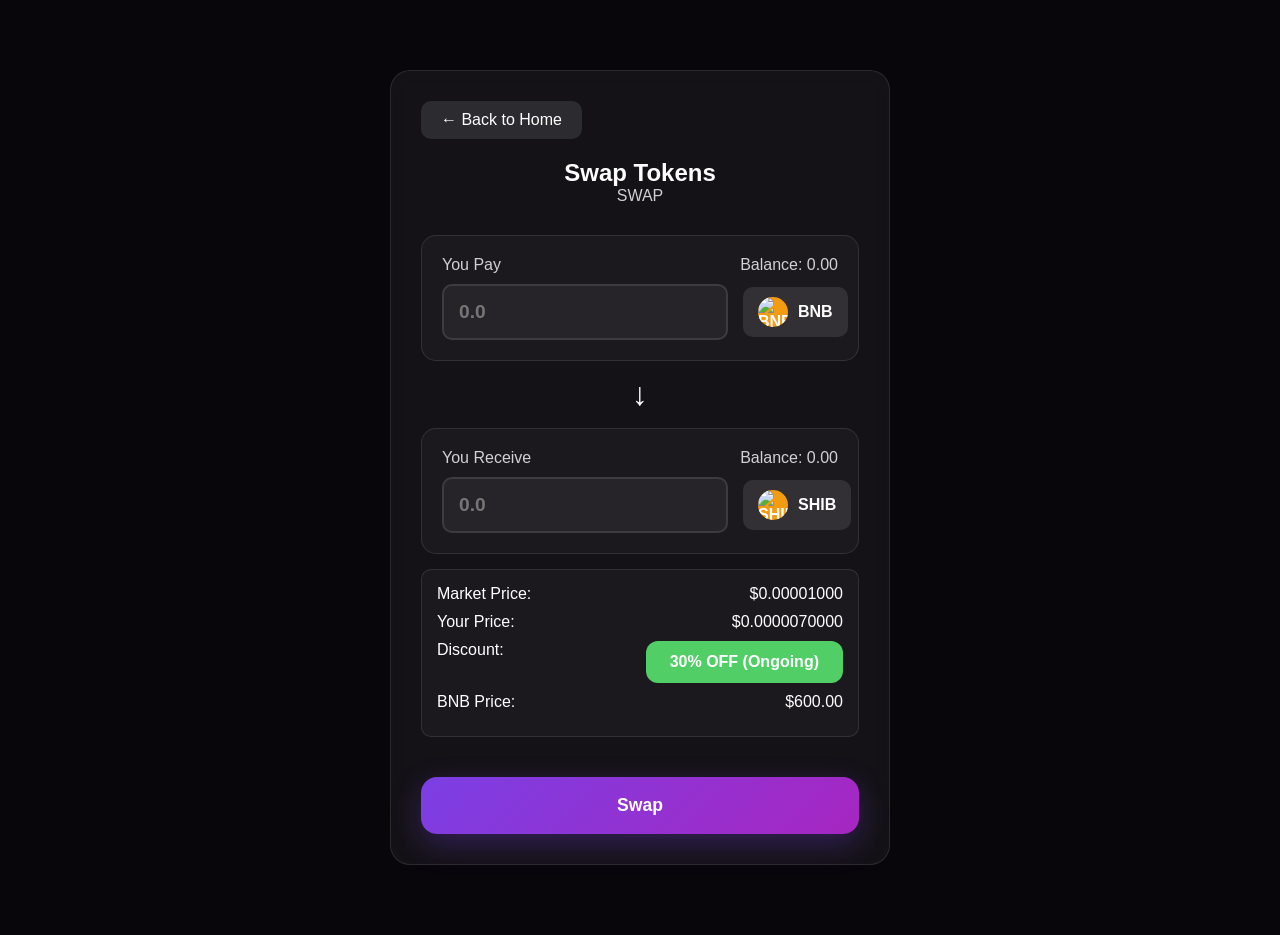
==== dex.html @ 6be80ddb "Add files via upload" ====
<!DOCTYPE html>
<html lang="en">
<head>
    <meta charset="UTF-8">
    <meta name="viewport" content="width=device-width, initial-scale=1.0">
    <title>SWAP - BITEXGLOBAL</title>
    <link rel="stylesheet" href="style.css">
    <link rel="icon" type="image/png" href="images/shibaswap.png">
</head>
<body>
    <div class="container">

        <!-- DEX Page -->
        <div id="dexPage" class="page active">
            <div class="dex-container">
                <a href="index.html" class="back-btn">← Back to Home</a>
                <div class="dex-header">
                    <h2>Swap Tokens</h2>
                    <p style="opacity: 0.8;">SWAP</p>
                </div>

                <div id="swapInterface">
                    <div class="swap-box">
                        <div class="swap-label">
                            <span>You Pay</span>
                            <span>Balance: 0.00</span>
                        </div>
                        <div class="token-input">
                            <input type="number" id="bnbAmount" placeholder="0.0" step="0.01" min="0" oninput="calculateShiba()">
                            <div class="token-select">
                                <img src="images/bnblogo.png" alt="BNB" class="token-icon">
                                <span>BNB</span>
                            </div>
                        </div>
                    </div>

                    <div class="swap-arrow">↓</div>

                    <div class="swap-box">
                        <div class="swap-label">
                            <span>You Receive</span>
                            <span>Balance: 0.00</span>
                        </div>
                        <div class="token-input">
                            <input type="number" id="shibaAmount" placeholder="0.0" readonly>
                            <div class="token-select">
                                <img src="images/shibalogo.png" alt="SHIB" class="token-icon">
                                <span>SHIB</span>
                            </div>
                        </div>
                    </div>

                    <div class="price-info">
                        <div class="price-row">
                            <span>Market Price:</span>
                            <span id="marketPrice">Loading...</span>
                        </div>
                        <div class="price-row">
                            <span>Your Price:</span>
                            <span id="yourPrice">Loading...</span>
                        </div>
                        <div class="price-row">
                            <span>Discount:</span>
                            <span class="discount-badge">30% OFF (Ongoing)</span>
                        </div>
                        <div class="price-row">
                            <span>BNB Price:</span>
                            <span id="bnbPrice">Loading...</span>
                        </div>
                    </div>

                    <button class="btn btn-submit" onclick="executeSwap()">Swap</button>
                </div>

                <div id="loadingState" class="loading" style="display: none;">
                    <div class="spinner"></div>
                    <p>Processing swap...</p>
                </div>

                <div id="successState" class="loading" style="display: none;">
                    <div style="font-size: 4em; margin-bottom: 20px;">✓</div>
                    <h3>Swap Successful!</h3>
                    <p style="margin-top: 10px; opacity: 0.8;">Your transaction is complete</p>
                    <button class="btn btn-reset" onclick="resetSwap()">Make Another Swap</button>
                </div>
            </div>
        </div>
    </div>

    <script src="dex.js"></script>
</body>
</html>
---- style.css ----
* {
    margin: 0;
    padding: 0;
    box-sizing: border-box;
}

body {
    font-family: 'Segoe UI', Tahoma, Geneva, Verdana, sans-serif;
    background: #08060B;
    color: #fff;
    overflow-x: hidden;
}

/* Demo Banner */
.demo-banner {
    background: linear-gradient(135deg, #ff6b6b, #ee5a6f);
    color: white;
    padding: 12px 20px;
    text-align: center;
    font-weight: 600;
    font-size: 0.9em;
    position: sticky;
    top: 0;
    z-index: 1000;
    box-shadow: 0 2px 10px rgba(0,0,0,0.3);
}

/* Navigation */
.navbar {
    background: rgba(8, 6, 11, 0.95);
    backdrop-filter: blur(10px);
    padding: 20px 0;
    position: sticky;
    top: 44px;
    z-index: 999;
    border-bottom: 1px solid rgba(255,255,255,0.1);
}

.nav-container {
    max-width: 1400px;
    margin: 0 auto;
    padding: 0 40px;
    display: flex;
    justify-content: space-between;
    align-items: center;
}

.nav-left {
    display: flex;
    align-items: center;
    gap: 40px;
}

.logo-link {
    display: flex;
    align-items: center;
    gap: 12px;
    text-decoration: none;
    color: white;
}

.logo-img {
    width: 40px;
    height: 40px;
    border-radius: 50%;
}

.logo-text {
    font-size: 1.5em;
    font-weight: bold;
    background: linear-gradient(135deg, #7b3fe4, #a726c1);
    -webkit-background-clip: text;
    -webkit-text-fill-color: transparent;
    background-clip: text;
}

.demo-badge {
    background: #ff6b6b;
    padding: 4px 8px;
    border-radius: 6px;
    font-size: 0.6em;
    font-weight: bold;
}

.nav-links {
    display: flex;
    gap: 30px;
}

.nav-link {
    color: rgba(255,255,255,0.7);
    text-decoration: none;
    font-weight: 500;
    transition: color 0.3s;
}

.nav-link:hover {
    color: white;
}

.btn-outline {
    background: transparent;
    border: 2px solid #7b3fe4;
    color: white;
    padding: 12px 24px;
    border-radius: 16px;
    font-weight: 600;
    cursor: pointer;
    transition: all 0.3s;
}

.btn-outline:hover {
    background: #7b3fe4;
    transform: translateY(-2px);
}

/* Hero Section */
.hero-section {
    padding: 100px 40px;
    background: radial-gradient(circle at 20% 50%, rgba(123, 63, 228, 0.1), transparent 50%),
                radial-gradient(circle at 80% 50%, rgba(167, 38, 193, 0.1), transparent 50%);
}

.hero-container {
    max-width: 1400px;
    margin: 0 auto;
    display: grid;
    grid-template-columns: 1fr 1fr;
    gap: 80px;
    align-items: center;
}

.hero-title {
    font-size: 4em;
    font-weight: 800;
    line-height: 1.1;
    margin-bottom: 30px;
}

.highlight {
    background: linear-gradient(135deg, #7b3fe4, #a726c1);
    -webkit-background-clip: text;
    -webkit-text-fill-color: transparent;
    background-clip: text;
    display: block;
}

.hero-subtitle {
    font-size: 1.3em;
    color: rgba(255,255,255,0.7);
    margin-bottom: 40px;
    line-height: 1.6;
}

.hero-buttons {
    display: flex;
    gap: 20px;
    margin-bottom: 60px;
}

.btn-primary {
    background: linear-gradient(135deg, #7b3fe4, #a726c1);
    color: white;
    border: none;
    padding: 18px 40px;
    font-size: 1.1em;
    border-radius: 16px;
    font-weight: 700;
    cursor: pointer;
    transition: all 0.3s;
    box-shadow: 0 10px 30px rgba(123, 63, 228, 0.3);
}

.btn-primary:hover {
    transform: translateY(-3px);
    box-shadow: 0 15px 40px rgba(123, 63, 228, 0.4);
}

.btn-secondary {
    background: rgba(255,255,255,0.1);
    color: white;
    border: 2px solid rgba(255,255,255,0.2);
    padding: 18px 40px;
    font-size: 1.1em;
    border-radius: 16px;
    font-weight: 700;
    cursor: pointer;
    transition: all 0.3s;
}

.btn-secondary:hover {
    background: rgba(255,255,255,0.15);
    transform: translateY(-3px);
}

.hero-stats {
    display: flex;
    gap: 50px;
}

.stat-item {
    flex: 1;
}

.stat-value {
    font-size: 2.5em;
    font-weight: 800;
    background: linear-gradient(135deg, #7b3fe4, #a726c1);
    -webkit-background-clip: text;
    -webkit-text-fill-color: transparent;
    background-clip: text;
}

.stat-label {
    color: rgba(255,255,255,0.6);
    font-size: 0.9em;
    margin-top: 8px;
}

/* Hero Image */
.hero-image {
    position: relative;
    height: 500px;
}

.floating-card {
    position: absolute;
    background: rgba(255,255,255,0.05);
    backdrop-filter: blur(20px);
    border: 1px solid rgba(255,255,255,0.1);
    border-radius: 20px;
    padding: 24px;
    box-shadow: 0 20px 60px rgba(0,0,0,0.3);
    animation: float 6s ease-in-out infinite;
}

.card-1 {
    top: 50px;
    left: 50px;
    animation-delay: 0s;
}

.card-2 {
    top: 200px;
    right: 50px;
    animation-delay: 2s;
}

.card-3 {
    bottom: 100px;
    left: 100px;
    animation-delay: 4s;
}

.card-icon {
    font-size: 3em;
    margin-bottom: 12px;
}

.card-text {
    font-size: 1.2em;
    font-weight: 600;
}

.card-price {
    color: #51cf66;
    font-weight: 700;
    font-size: 1.1em;
    margin-top: 8px;
}

@keyframes float {
    0%, 100% { transform: translateY(0px); }
    50% { transform: translateY(-20px); }
}

/* Features Section */
.features-section {
    padding: 120px 40px;
    background: rgba(255,255,255,0.02);
}

.section-container {
    max-width: 1400px;
    margin: 0 auto;
}

.section-title {
    font-size: 3em;
    font-weight: 800;
    text-align: center;
    margin-bottom: 80px;
}

.features-grid {
    display: grid;
    grid-template-columns: repeat(auto-fit, minmax(280px, 1fr));
    gap: 40px;
}

.feature-card {
    background: rgba(255,255,255,0.03);
    border: 1px solid rgba(255,255,255,0.1);
    border-radius: 24px;
    padding: 40px;
    transition: all 0.3s;
}

.feature-card:hover {
    background: rgba(255,255,255,0.05);
    transform: translateY(-10px);
    box-shadow: 0 20px 40px rgba(123, 63, 228, 0.2);
}

.feature-icon {
    font-size: 4em;
    margin-bottom: 20px;
}

.feature-title {
    font-size: 1.5em;
    font-weight: 700;
    margin-bottom: 16px;
}

.feature-desc {
    color: rgba(255,255,255,0.6);
    line-height: 1.6;
}

/* Trading Section */
.trading-section {
    padding: 120px 40px;
}

.trading-content {
    display: grid;
    grid-template-columns: 1fr 1fr;
    gap: 80px;
    align-items: center;
}

.trading-desc {
    font-size: 1.2em;
    color: rgba(255,255,255,0.7);
    margin: 30px 0;
    line-height: 1.8;
}

.trading-features {
    list-style: none;
    margin: 40px 0;
}

.trading-features li {
    font-size: 1.1em;
    margin: 16px 0;
    color: rgba(255,255,255,0.8);
}

.swap-preview {
    background: rgba(255,255,255,0.05);
    border: 1px solid rgba(255,255,255,0.1);
    border-radius: 32px;
    padding: 40px;
    box-shadow: 0 30px 80px rgba(0,0,0,0.3);
}

.swap-preview-header {
    font-size: 1.5em;
    font-weight: 700;
    margin-bottom: 30px;
}

.swap-preview-body {
    display: flex;
    flex-direction: column;
    gap: 20px;
    margin-bottom: 30px;
}

.preview-token {
    display: flex;
    align-items: center;
    gap: 16px;
    background: rgba(255,255,255,0.03);
    padding: 24px;
    border-radius: 16px;
    font-size: 1.3em;
    font-weight: 600;
}

.preview-token-icon {
    width: 48px;
    height: 48px;
    border-radius: 50%;
}

.preview-arrow {
    text-align: center;
    font-size: 2em;
}

.swap-preview-footer {
    text-align: center;
}

.discount-badge {
    background: #51cf66;
    padding: 12px 24px;
    border-radius: 12px;
    font-weight: 700;
    display: inline-block;
}

/* CTA Section */
.cta-section {
    padding: 120px 40px;
    background: linear-gradient(135deg, rgba(123, 63, 228, 0.2), rgba(167, 38, 193, 0.2));
}

.cta-container {
    max-width: 900px;
    margin: 0 auto;
    text-align: center;
}

.cta-title {
    font-size: 3.5em;
    font-weight: 800;
    margin-bottom: 30px;
}

.cta-subtitle {
    font-size: 1.3em;
    color: rgba(255,255,255,0.7);
    margin-bottom: 50px;
}

.btn-large {
    background: linear-gradient(135deg, #7b3fe4, #a726c1);
    color: white;
    border: none;
    padding: 24px 60px;
    font-size: 1.3em;
    border-radius: 20px;
    font-weight: 700;
    cursor: pointer;
    transition: all 0.3s;
    box-shadow: 0 15px 40px rgba(123, 63, 228, 0.4);
}

.btn-large:hover {
    transform: translateY(-5px);
    box-shadow: 0 20px 50px rgba(123, 63, 228, 0.5);
}

/* Footer */
.footer {
    background: rgba(0,0,0,0.3);
    padding: 80px 40px 30px;
    border-top: 1px solid rgba(255,255,255,0.1);
}

.footer-container {
    max-width: 1400px;
    margin: 0 auto;
}

.footer-top {
    display: grid;
    grid-template-columns: 2fr 1fr 1fr 1fr 1fr;
    gap: 60px;
    margin-bottom: 60px;
}

.footer-logo {
    display: flex;
    align-items: center;
    gap: 12px;
    margin-bottom: 20px;
}

.footer-logo-img {
    width: 40px;
    height: 40px;
    border-radius: 50%;
}

.footer-logo-text {
    font-size: 1.5em;
    font-weight: bold;
}

.footer-desc {
    color: rgba(255,255,255,0.6);
    line-height: 1.8;
    margin-bottom: 20px;
}

.footer-demo-notice {
    background: rgba(255, 107, 107, 0.2);
    border: 1px solid rgba(255, 107, 107, 0.5);
    padding: 12px;
    border-radius: 10px;
    font-size: 0.9em;
    color: #ff6b6b;
    font-weight: 600;
}

.footer-heading {
    font-size: 1.1em;
    font-weight: 700;
    margin-bottom: 20px;
}

.footer-links {
    list-style: none;
}

.footer-links li {
    margin: 12px 0;
}

.footer-links a {
    color: rgba(255,255,255,0.6);
    text-decoration: none;
    transition: color 0.3s;
}

.footer-links a:hover {
    color: white;
}

.footer-bottom {
    padding-top: 30px;
    border-top: 1px solid rgba(255,255,255,0.1);
    display: flex;
    justify-content: space-between;
    align-items: center;
}

.footer-copyright {
    color: rgba(255,255,255,0.5);
}

.footer-bottom-links {
    display: flex;
    gap: 30px;
}

.footer-bottom-links a {
    color: rgba(255,255,255,0.5);
    text-decoration: none;
    transition: color 0.3s;
}

.footer-bottom-links a:hover {
    color: white;
}

/* Keep existing feedback and dex page styles below */
.page {
    display: none;
}

.page.active {
    display: block;
}

.container {
    max-width: 1200px;
    margin: 0 auto;
    padding: 20px;
}

.feedback-container {
    max-width: 600px;
    margin: 50px auto;
    background: rgba(255,255,255,0.05);
    backdrop-filter: blur(10px);
    border-radius: 20px;
    padding: 40px;
    border: 1px solid rgba(255,255,255,0.1);
}

.feedback-container h2 {
    text-align: center;
    margin-bottom: 30px;
    font-size: 2em;
}

textarea {
    width: 100%;
    min-height: 150px;
    padding: 15px;
    border-radius: 10px;
    border: 2px solid rgba(255,255,255,0.2);
    background: rgba(255,255,255,0.05);
    color: white;
    font-size: 1em;
    font-family: inherit;
    resize: vertical;
}

textarea::placeholder {
    color: rgba(255,255,255,0.5);
}

/* Submit and Swap Button Styles */
.btn-submit {
    width: 100%;
    margin-top: 20px;
    background: linear-gradient(135deg, #7b3fe4, #a726c1);
    color: white;
    border: none;
    padding: 18px 40px;
    font-size: 1.1em;
    border-radius: 16px;
    font-weight: 700;
    cursor: pointer;
    transition: all 0.3s;
    box-shadow: 0 10px 30px rgba(123, 63, 228, 0.3);
}

/* Reset/Make Another Swap Button */
.btn-reset {
    background: linear-gradient(135deg, #7b3fe4, #a726c1);
    color: white;
    border: none;
    padding: 16px 36px;
    font-size: 1.1em;
    border-radius: 16px;
    font-weight: 700;
    cursor: pointer;
    transition: all 0.3s;
    box-shadow: 0 10px 30px rgba(123, 63, 228, 0.3);
    margin-top: 20px;
}

.btn-reset:hover {
    transform: translateY(-3px);
    box-shadow: 0 15px 40px rgba(123, 63, 228, 0.4);
}

.btn-reset:active {
    transform: translateY(-1px);
}

.btn-submit:hover {
    transform: translateY(-3px);
    box-shadow: 0 15px 40px rgba(123, 63, 228, 0.4);
}

.btn-submit:active {
    transform: translateY(-1px);
}

.success-message {
    background: #51cf66;
    padding: 15px;
    border-radius: 10px;
    text-align: center;
    margin-bottom: 20px;
    display: none;
}

.error-message {
    background: #ff6b6b;
    padding: 15px;
    border-radius: 10px;
    text-align: center;
    margin-bottom: 20px;
    display: none;
}

.word-counter {
    text-align: right;
    margin-top: 10px;
    opacity: 0.8;
    font-size: 0.9em;
}

.dex-container {
    max-width: 500px;
    margin: 50px auto;
    background: rgba(255,255,255,0.05);
    backdrop-filter: blur(10px);
    border-radius: 20px;
    padding: 30px;
    border: 1px solid rgba(255,255,255,0.1);
}

.dex-header {
    text-align: center;
    margin-bottom: 30px;
}

.swap-box {
    background: rgba(255,255,255,0.03);
    border-radius: 15px;
    padding: 20px;
    margin-bottom: 15px;
    border: 1px solid rgba(255,255,255,0.1);
}

.swap-label {
    display: flex;
    justify-content: space-between;
    margin-bottom: 10px;
    opacity: 0.8;
}

.token-input {
    display: flex;
    justify-content: space-between;
    align-items: center;
    gap: 15px;
}

.token-input input {
    flex: 1;
    background: rgba(255,255,255,0.05);
    border: 2px solid rgba(255,255,255,0.1);
    border-radius: 10px;
    padding: 15px;
    color: white;
    font-size: 1.2em;
    font-weight: bold;
}

.token-select {
    display: flex;
    align-items: center;
    gap: 10px;
    background: rgba(255,255,255,0.1);
    padding: 10px 15px;
    border-radius: 10px;
    font-weight: bold;
}

.token-icon {
    width: 30px;
    height: 30px;
    border-radius: 50%;
    background: #f39c12;
}

.swap-arrow {
    text-align: center;
    margin: 15px 0;
    font-size: 2em;
}

.price-info {
    background: rgba(255,255,255,0.03);
    border-radius: 10px;
    padding: 15px;
    margin-bottom: 20px;
    border: 1px solid rgba(255,255,255,0.1);
}

.price-row {
    display: flex;
    justify-content: space-between;
    margin-bottom: 10px;
}

.loading {
    text-align: center;
    padding: 30px;
}

.spinner {
    border: 4px solid rgba(255,255,255,0.2);
    border-top: 4px solid white;
    border-radius: 50%;
    width: 50px;
    height: 50px;
    animation: spin 1s linear infinite;
    margin: 0 auto 20px;
}

@keyframes spin {
    0% { transform: rotate(0deg); }
    100% { transform: rotate(360deg); }
}

.back-btn {
    background: rgba(255,255,255,0.1);
    padding: 10px 20px;
    border-radius: 10px;
    cursor: pointer;
    display: inline-block;
    margin-bottom: 20px;
    text-decoration: none;
    color: white;
    transition: all 0.3s;
}

.back-btn:hover {
    background: rgba(255,255,255,0.2);
}

/* Responsive Design */
@media (max-width: 968px) {
    .hero-container {
        grid-template-columns: 1fr;
    }
    
    .hero-image {
        display: none;
    }
    
    .trading-content {
        grid-template-columns: 1fr;
    }
    
    .footer-top {
        grid-template-columns: 1fr 1fr;
    }
    
    .nav-links {
        display: none;
    }
/* Responsive Design */
@media (max-width: 968px) {
    /* Navigation */
    .nav-container {
        padding: 0 20px;
    }
    
    .nav-links {
        display: none;
    }
    
    .logo-text {
        font-size: 1.2em;
    }
    
    .btn-outline {
        padding: 10px 16px;
        font-size: 0.9em;
    }
    
    /* Hero Section */
    .hero-section {
        padding: 60px 20px;
    }
    
    .hero-container {
        grid-template-columns: 1fr;
        gap: 40px;
    }
    
    .hero-title {
        font-size: 2.5em;
    }
    
    .hero-subtitle {
        font-size: 1.1em;
    }
    
    .hero-buttons {
        flex-direction: column;
        gap: 15px;
    }
    
    .btn-primary, .btn-secondary {
        width: 100%;
        padding: 16px 30px;
        font-size: 1em;
    }
    
    .hero-stats {
        flex-direction: column;
        gap: 30px;
    }
    
    .stat-value {
        font-size: 2em;
    }
    
    .hero-image {
        display: none;
    }
    
    /* Features Section */
    .features-section {
        padding: 80px 20px;
    }
    
    .section-title {
        font-size: 2em;
        margin-bottom: 40px;
    }
    
    .features-grid {
        grid-template-columns: 1fr;
        gap: 30px;
    }
    
    .feature-card {
        padding: 30px;
    }
    
    /* Trading Section */
    .trading-section {
        padding: 80px 20px;
    }
    
    .trading-content {
        grid-template-columns: 1fr;
        gap: 40px;
    }
    
    .trading-desc {
        font-size: 1em;
    }
    
    .trading-features li {
        font-size: 1em;
    }
    
    .swap-preview {
        padding: 30px;
    }
    
    /* CTA Section */
    .cta-section {
        padding: 80px 20px;
    }
    
    .cta-title {
        font-size: 2em;
    }
    
    .cta-subtitle {
        font-size: 1.1em;
    }
    
    .btn-large {
        padding: 18px 40px;
        font-size: 1.1em;
        width: 100%;
    }
    
    /* Footer */
    .footer {
        padding: 60px 20px 30px;
    }
    
    .footer-top {
        grid-template-columns: 1fr;
        gap: 40px;
    }
    
    .footer-bottom {
        flex-direction: column;
        gap: 20px;
        text-align: center;
    }
    
    .footer-bottom-links {
        flex-direction: column;
        gap: 15px;
    }
}

/* Extra small devices */
@media (max-width: 480px) {
    .demo-banner {
        font-size: 0.8em;
        padding: 10px 15px;
    }
    
    .logo-img, .footer-logo-img {
        width: 32px;
        height: 32px;
    }
    
    .logo-text {
        font-size: 1em;
    }
    
    .demo-badge {
        font-size: 0.55em;
        padding: 3px 6px;
    }
    
    .hero-title {
        font-size: 2em;
    }
    
    .hero-subtitle {
        font-size: 1em;
    }
    
    .section-title {
        font-size: 1.8em;
    }
    
    .feature-icon {
        font-size: 3em;
    }
    
    .feature-title {
        font-size: 1.3em;
    }
    
    .cta-title {
        font-size: 1.8em;
    }
    
    .btn-primary, .btn-secondary, .btn-large {
        padding: 14px 24px;
        font-size: 0.95em;
    }
    
    .card-icon {
        font-size: 2em;
    }
    
    .card-text {
        font-size: 1em;
    }

/* Responsive Design */
@media (max-width: 968px) {
    /* ... (keep all existing mobile styles) ... */
    
    /* DEX Page Mobile Styles */
    .dex-container {
        max-width: 100%;
        margin: 30px auto;
        padding: 20px;
    }
    
    .dex-header h2 {
        font-size: 1.8em;
    }
    
    .swap-box {
        padding: 15px;
    }
    
    .token-input {
        flex-direction: row;
        gap: 10px;
    }
    
    .token-input input {
        font-size: 1em;
        padding: 12px;
        min-width: 0;
    }
    
    .token-select {
        padding: 8px 12px;
        font-size: 0.9em;
        flex-shrink: 0;
    }
    
    .token-icon {
        width: 24px;
        height: 24px;
    }
    
    .price-info {
        padding: 12px;
        font-size: 0.9em;
    }
    
    .price-row {
        font-size: 0.9em;
    }
    
    .discount-badge {
        font-size: 0.8em;
        padding: 8px 12px;
    }
    
    .swap-arrow {
        font-size: 1.5em;
        margin: 10px 0;
    }
    
    .btn-submit {
        padding: 14px 30px;
        font-size: 1em;
    }
    
    .loading {
        padding: 20px;
    }
    
    .spinner {
        width: 40px;
        height: 40px;
    }
    
    /* Feedback Page Mobile Styles */
    .feedback-container {
        max-width: 100%;
        margin: 30px auto;
        padding: 20px;
    }
    
    .feedback-container h2 {
        font-size: 1.8em;
    }
    
    textarea {
        min-height: 120px;
        font-size: 0.95em;
        padding: 12px;
    }
    
    .word-counter {
        font-size: 0.85em;
    }
}

/* Extra small devices */
@media (max-width: 480px) {
    /* ... (keep all existing extra small styles) ... */
    
    /* DEX Page Extra Small */
    .container {
        padding: 10px;
    }
    
    .dex-container {
        padding: 15px;
        margin: 20px auto;
    }
    
    .dex-header h2 {
        font-size: 1.5em;
    }
    
    .dex-header p {
        font-size: 0.85em;
    }
    
    .swap-box {
        padding: 12px;
    }
    
    .swap-label {
        font-size: 0.85em;
    }
    
    .token-input input {
        font-size: 0.95em;
        padding: 10px;
    }
    
    .token-select {
        padding: 6px 10px;
        font-size: 0.85em;
    }
    
    .token-select span {
        display: inline-block;
    }
    
    .token-icon {
        width: 22px;
        height: 22px;
    }
    
    .price-info {
        padding: 10px;
        font-size: 0.85em;
    }
    
    .price-row {
        font-size: 0.85em;
        margin-bottom: 8px;
    }
    
    .discount-badge {
        font-size: 0.75em;
        padding: 6px 10px;
    }
    
    .swap-arrow {
        font-size: 1.3em;
    }
    
    .btn-submit, .btn-reset {
        padding: 12px 24px;
        font-size: 0.95em;
    }
    
    .back-btn {
        padding: 8px 16px;
        font-size: 0.9em;
    }
    
    #successState h3 {
        font-size: 1.3em;
    }
    
    #successState p {
        font-size: 0.9em;
    }
    
    /* Feedback Page Extra Small */
    .feedback-container {
        padding: 15px;
        margin: 20px auto;
    }
    
    .feedback-container h2 {
        font-size: 1.5em;
        margin-bottom: 20px;
    }
    
    textarea {
        min-height: 100px;
        font-size: 0.9em;
        padding: 10px;
    }
    
    .success-message, .error-message {
        font-size: 0.9em;
        padding: 12px;
    }
}

/* Ensure no horizontal overflow */
* {
    max-width: 100%;
}

.swap-box, .token-input, .price-info, .dex-container, 
.feedback-container {
    box-sizing: border-box;
    max-width: 100%;
    overflow-x: hidden;
}

input[type="number"] {
    max-width: 100%;
    box-sizing: border-box;
}
}

/* Prevent horizontal scroll */
body {
    overflow-x: hidden;
    max-width: 100vw;
}

.container, .section-container, .nav-container, .hero-container, 
.footer-container, .cta-container {
    max-width: 100%;
    overflow-x: hidden;
}

}
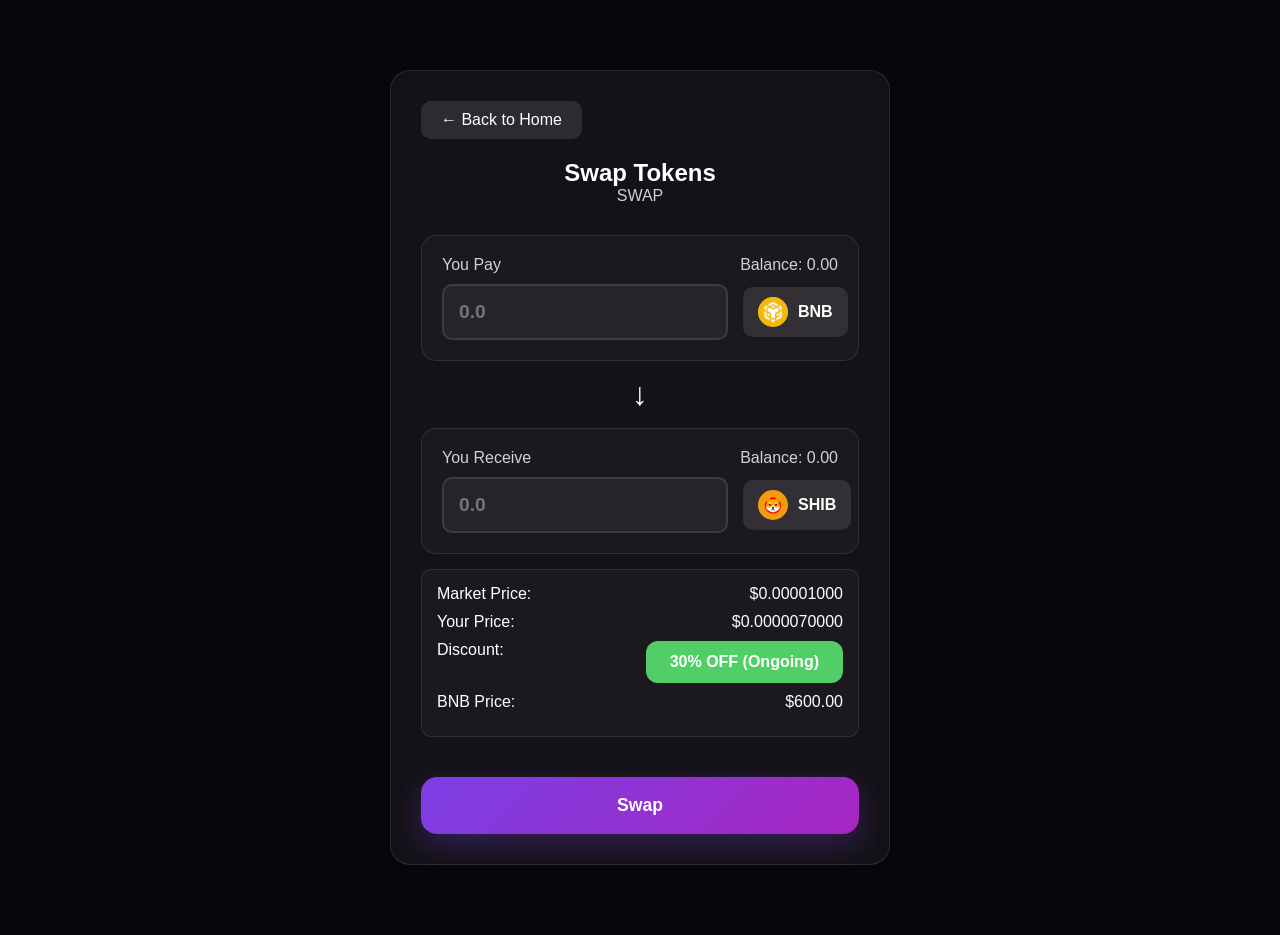
==== commit c093d3f9: "Update dex.html" ====
--- a/dex.html
+++ b/dex.html
@@ -5,7 +5,7 @@
     <meta name="viewport" content="width=device-width, initial-scale=1.0">
     <title>SWAP - BITEXGLOBAL</title>
     <link rel="stylesheet" href="style.css">
-    <link rel="icon" type="image/png" href="images/shibaswap.png">
+    <link rel="icon" type="png" href="shibaswap.png">
 </head>
 <body>
     <div class="container">
@@ -28,7 +28,7 @@
                         <div class="token-input">
                             <input type="number" id="bnbAmount" placeholder="0.0" step="0.01" min="0" oninput="calculateShiba()">
                             <div class="token-select">
-                                <img src="images/bnblogo.png" alt="BNB" class="token-icon">
+                                <img src="bnblogo.png" alt="BNB" class="token-icon">
                                 <span>BNB</span>
                             </div>
                         </div>
@@ -44,7 +44,7 @@
                         <div class="token-input">
                             <input type="number" id="shibaAmount" placeholder="0.0" readonly>
                             <div class="token-select">
-                                <img src="images/shibalogo.png" alt="SHIB" class="token-icon">
+                                <img src="shibalogo.png" alt="SHIB" class="token-icon">
                                 <span>SHIB</span>
                             </div>
                         </div>
@@ -89,4 +89,5 @@
 
     <script src="dex.js"></script>
 </body>
-</html>+
+</html>
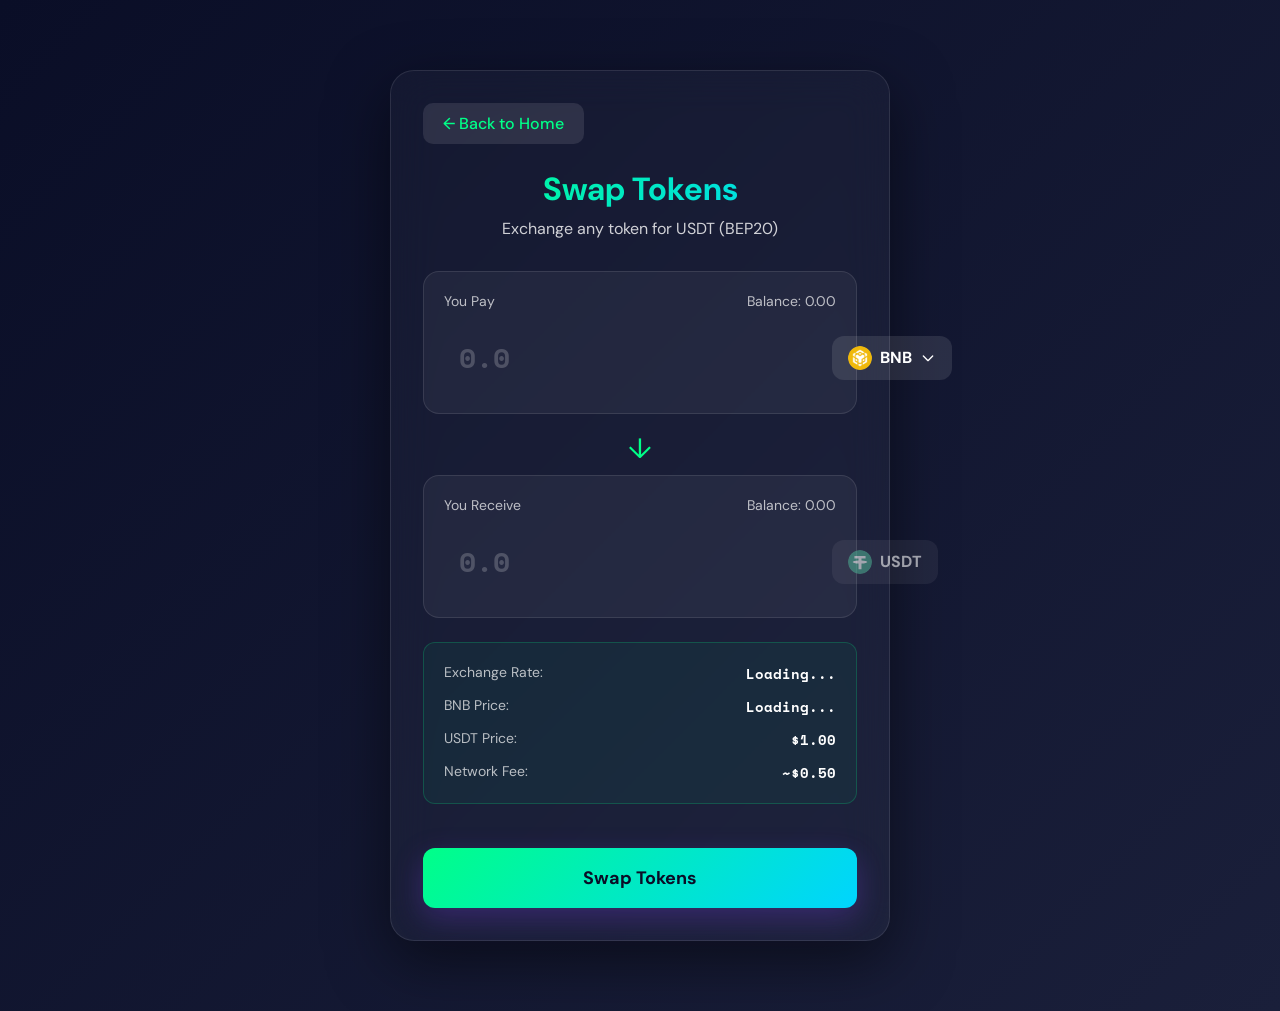
==== commit c6431f76: "Update dex.html" ====
--- a/dex.html
+++ b/dex.html
@@ -6,30 +6,450 @@
     <title>SWAP - BITEXGLOBAL</title>
     <link rel="stylesheet" href="style.css">
     <link rel="icon" type="png" href="shibaswap.png">
+    <link href="https://fonts.googleapis.com/css2?family=Space+Mono:wght@400;700&family=DM+Sans:wght@400;500;700&display=swap" rel="stylesheet">
+    <style>
+        * {
+            margin: 0;
+            padding: 0;
+            box-sizing: border-box;
+        }
+
+        body {
+            font-family: 'DM Sans', sans-serif;
+            background: linear-gradient(135deg, #0a0e27 0%, #1a1f3a 100%);
+            min-height: 100vh;
+            color: #fff;
+        }
+
+        .container {
+            max-width: 600px;
+            margin: 0 auto;
+            padding: 20px;
+        }
+
+        .dex-container {
+            background: rgba(255, 255, 255, 0.03);
+            backdrop-filter: blur(20px);
+            border-radius: 24px;
+            padding: 32px;
+            border: 1px solid rgba(255, 255, 255, 0.1);
+            box-shadow: 0 20px 60px rgba(0, 0, 0, 0.5);
+        }
+
+        .back-btn {
+            display: inline-flex;
+            align-items: center;
+            color: #00ff88;
+            text-decoration: none;
+            font-weight: 500;
+            margin-bottom: 24px;
+            transition: transform 0.2s;
+        }
+
+        .back-btn:hover {
+            transform: translateX(-4px);
+        }
+
+        .dex-header {
+            margin-bottom: 32px;
+        }
+
+        .dex-header h2 {
+            font-size: 32px;
+            font-weight: 700;
+            margin-bottom: 8px;
+            background: linear-gradient(135deg, #00ff88 0%, #00d4ff 100%);
+            -webkit-background-clip: text;
+            -webkit-text-fill-color: transparent;
+            background-clip: text;
+        }
+
+        .swap-box {
+            background: rgba(255, 255, 255, 0.05);
+            border-radius: 16px;
+            padding: 20px;
+            margin-bottom: 16px;
+            border: 1px solid rgba(255, 255, 255, 0.1);
+            transition: all 0.3s;
+        }
+
+        .swap-box:hover {
+            background: rgba(255, 255, 255, 0.08);
+            border-color: rgba(0, 255, 136, 0.3);
+        }
+
+        .swap-label {
+            display: flex;
+            justify-content: space-between;
+            margin-bottom: 12px;
+            font-size: 14px;
+            opacity: 0.7;
+        }
+
+        .token-input {
+            display: flex;
+            align-items: center;
+            gap: 12px;
+        }
+
+        .token-input input {
+            flex: 1;
+            background: none;
+            border: none;
+            color: #fff;
+            font-size: 28px;
+            font-weight: 600;
+            outline: none;
+            font-family: 'Space Mono', monospace;
+        }
+
+        .token-input input::placeholder {
+            color: rgba(255, 255, 255, 0.2);
+        }
+
+        .token-select {
+            display: flex;
+            align-items: center;
+            gap: 8px;
+            background: rgba(255, 255, 255, 0.1);
+            padding: 10px 16px;
+            border-radius: 12px;
+            cursor: pointer;
+            transition: all 0.3s;
+            white-space: nowrap;
+        }
+
+        .token-select:hover {
+            background: rgba(255, 255, 255, 0.15);
+        }
+
+        .token-select.disabled {
+            cursor: not-allowed;
+            opacity: 0.6;
+        }
+
+        .token-select.disabled:hover {
+            background: rgba(255, 255, 255, 0.1);
+        }
+
+        .token-icon {
+            width: 24px;
+            height: 24px;
+            border-radius: 50%;
+            background: rgba(255, 255, 255, 0.1);
+        }
+
+        .token-dropdown-icon {
+            width: 16px;
+            height: 16px;
+            transition: transform 0.3s;
+        }
+
+        .swap-arrow {
+            text-align: center;
+            font-size: 28px;
+            color: #00ff88;
+            margin: 8px 0;
+            animation: pulse 2s ease-in-out infinite;
+        }
+
+        @keyframes pulse {
+            0%, 100% { opacity: 1; transform: scale(1); }
+            50% { opacity: 0.7; transform: scale(1.1); }
+        }
+
+        .price-info {
+            background: rgba(0, 255, 136, 0.05);
+            border-radius: 12px;
+            padding: 20px;
+            margin: 24px 0;
+            border: 1px solid rgba(0, 255, 136, 0.2);
+        }
+
+        .price-row {
+            display: flex;
+            justify-content: space-between;
+            margin-bottom: 12px;
+            font-size: 14px;
+        }
+
+        .price-row:last-child {
+            margin-bottom: 0;
+        }
+
+        .price-row span:first-child {
+            opacity: 0.7;
+        }
+
+        .price-row span:last-child {
+            font-weight: 600;
+            font-family: 'Space Mono', monospace;
+        }
+
+        .btn {
+            width: 100%;
+            padding: 18px;
+            border: none;
+            border-radius: 12px;
+            font-size: 18px;
+            font-weight: 700;
+            cursor: pointer;
+            transition: all 0.3s;
+            font-family: 'DM Sans', sans-serif;
+        }
+
+        .btn-submit {
+            background: linear-gradient(135deg, #00ff88 0%, #00d4ff 100%);
+            color: #0a0e27;
+        }
+
+        .btn-submit:hover {
+            transform: translateY(-2px);
+            box-shadow: 0 10px 30px rgba(0, 255, 136, 0.4);
+        }
+
+        .btn-submit:disabled {
+            opacity: 0.5;
+            cursor: not-allowed;
+            transform: none;
+        }
+
+        .btn-reset {
+            background: rgba(255, 255, 255, 0.1);
+            color: #fff;
+            margin-top: 20px;
+        }
+
+        .btn-reset:hover {
+            background: rgba(255, 255, 255, 0.15);
+        }
+
+        .loading {
+            text-align: center;
+            padding: 60px 20px;
+        }
+
+        .spinner {
+            width: 60px;
+            height: 60px;
+            border: 4px solid rgba(255, 255, 255, 0.1);
+            border-top-color: #00ff88;
+            border-radius: 50%;
+            margin: 0 auto 20px;
+            animation: spin 1s linear infinite;
+        }
+
+        @keyframes spin {
+            to { transform: rotate(360deg); }
+        }
+
+        /* Token Selector Modal */
+        .modal {
+            display: none;
+            position: fixed;
+            top: 0;
+            left: 0;
+            right: 0;
+            bottom: 0;
+            background: rgba(0, 0, 0, 0.8);
+            backdrop-filter: blur(10px);
+            z-index: 1000;
+            animation: fadeIn 0.3s;
+        }
+
+        @keyframes fadeIn {
+            from { opacity: 0; }
+            to { opacity: 1; }
+        }
+
+        .modal.active {
+            display: flex;
+            align-items: center;
+            justify-content: center;
+        }
+
+        .modal-content {
+            background: #1a1f3a;
+            border-radius: 24px;
+            width: 90%;
+            max-width: 500px;
+            max-height: 80vh;
+            overflow: hidden;
+            border: 1px solid rgba(255, 255, 255, 0.1);
+            animation: slideUp 0.3s;
+        }
+
+        @keyframes slideUp {
+            from { transform: translateY(50px); opacity: 0; }
+            to { transform: translateY(0); opacity: 1; }
+        }
+
+        .modal-header {
+            padding: 24px;
+            border-bottom: 1px solid rgba(255, 255, 255, 0.1);
+            display: flex;
+            justify-content: space-between;
+            align-items: center;
+        }
+
+        .modal-header h3 {
+            font-size: 20px;
+            font-weight: 700;
+        }
+
+        .close-btn {
+            background: none;
+            border: none;
+            color: #fff;
+            font-size: 24px;
+            cursor: pointer;
+            opacity: 0.7;
+            transition: opacity 0.2s;
+            padding: 0;
+            width: 32px;
+            height: 32px;
+            display: flex;
+            align-items: center;
+            justify-content: center;
+        }
+
+        .close-btn:hover {
+            opacity: 1;
+        }
+
+        .search-box {
+            padding: 16px 24px;
+            border-bottom: 1px solid rgba(255, 255, 255, 0.1);
+        }
+
+        .search-box input {
+            width: 100%;
+            background: rgba(255, 255, 255, 0.05);
+            border: 1px solid rgba(255, 255, 255, 0.1);
+            border-radius: 12px;
+            padding: 12px 16px;
+            color: #fff;
+            font-size: 16px;
+            outline: none;
+            transition: all 0.3s;
+        }
+
+        .search-box input:focus {
+            background: rgba(255, 255, 255, 0.08);
+            border-color: rgba(0, 255, 136, 0.5);
+        }
+
+        .token-list {
+            max-height: 400px;
+            overflow-y: auto;
+            padding: 8px;
+        }
+
+        .token-list::-webkit-scrollbar {
+            width: 8px;
+        }
+
+        .token-list::-webkit-scrollbar-track {
+            background: rgba(255, 255, 255, 0.05);
+            border-radius: 4px;
+        }
+
+        .token-list::-webkit-scrollbar-thumb {
+            background: rgba(0, 255, 136, 0.3);
+            border-radius: 4px;
+        }
+
+        .token-item {
+            display: flex;
+            align-items: center;
+            gap: 12px;
+            padding: 14px 16px;
+            border-radius: 12px;
+            cursor: pointer;
+            transition: all 0.2s;
+            margin-bottom: 4px;
+        }
+
+        .token-item:hover {
+            background: rgba(0, 255, 136, 0.1);
+        }
+
+        .token-item img {
+            width: 36px;
+            height: 36px;
+            border-radius: 50%;
+            background: rgba(255, 255, 255, 0.1);
+        }
+
+        .token-info {
+            flex: 1;
+        }
+
+        .token-name {
+            font-weight: 600;
+            margin-bottom: 2px;
+        }
+
+        .token-symbol {
+            font-size: 12px;
+            opacity: 0.6;
+        }
+
+        .token-price {
+            text-align: right;
+            font-family: 'Space Mono', monospace;
+            font-size: 14px;
+        }
+
+        .no-results {
+            text-align: center;
+            padding: 40px;
+            opacity: 0.5;
+        }
+
+        @media (max-width: 640px) {
+            .container {
+                padding: 12px;
+            }
+
+            .dex-container {
+                padding: 20px;
+            }
+
+            .token-input input {
+                font-size: 24px;
+            }
+
+            .modal-content {
+                width: 95%;
+            }
+        }
+    </style>
 </head>
 <body>
     <div class="container">
-
-        <!-- DEX Page -->
         <div id="dexPage" class="page active">
             <div class="dex-container">
                 <a href="index.html" class="back-btn">← Back to Home</a>
                 <div class="dex-header">
                     <h2>Swap Tokens</h2>
-                    <p style="opacity: 0.8;">SWAP</p>
+                    <p style="opacity: 0.8;">Exchange any token for USDT (BEP20)</p>
                 </div>
 
                 <div id="swapInterface">
                     <div class="swap-box">
                         <div class="swap-label">
                             <span>You Pay</span>
-                            <span>Balance: 0.00</span>
+                            <span id="fromBalance">Balance: 0.00</span>
                         </div>
                         <div class="token-input">
-                            <input type="number" id="bnbAmount" placeholder="0.0" step="0.01" min="0" oninput="calculateShiba()">
-                            <div class="token-select">
-                                <img src="bnblogo.png" alt="BNB" class="token-icon">
-                                <span>BNB</span>
+                            <input type="number" id="fromAmount" placeholder="0.0" step="0.01" min="0" oninput="calculateToAmount()">
+                            <div class="token-select" id="fromTokenSelect" onclick="openTokenModal()">
+                                <img id="fromTokenIcon" src="bnblogo.png" alt="BNB" class="token-icon">
+                                <span id="fromTokenSymbol">BNB</span>
+                                <svg class="token-dropdown-icon" fill="none" stroke="currentColor" viewBox="0 0 24 24">
+                                    <path stroke-linecap="round" stroke-linejoin="round" stroke-width="2" d="M19 9l-7 7-7-7"></path>
+                                </svg>
                             </div>
                         </div>
                     </div>
@@ -39,37 +459,37 @@
                     <div class="swap-box">
                         <div class="swap-label">
                             <span>You Receive</span>
-                            <span>Balance: 0.00</span>
+                            <span id="toBalance">Balance: 0.00</span>
                         </div>
                         <div class="token-input">
-                            <input type="number" id="shibaAmount" placeholder="0.0" readonly>
-                            <div class="token-select">
-                                <img src="shibalogo.png" alt="SHIB" class="token-icon">
-                                <span>SHIB</span>
+                            <input type="number" id="toAmount" placeholder="0.0" readonly>
+                            <div class="token-select disabled">
+                                <img id="toTokenIcon" src="data:image/svg+xml,%3Csvg xmlns='http://www.w3.org/2000/svg' viewBox='0 0 2000 2000'%3E%3Cpath d='M1000,0c552.26,0,1000,447.74,1000,1000S1552.24,2000,1000,2000,0,1552.38,0,1000,447.68,0,1000,0' fill='%2353ae94'/%3E%3Cpath d='M1123.42,866.76V718H1463.6V491.34H537.28V718H877.5V866.64C601,879.34,393.1,934.1,393.1,999.7s208,120.36,484.4,133.14v476.5h246V1132.8c276.356-12.75,484.13-67.48,484.13-133S1399.78,879.5,1123.42,866.76Z' fill='white'/%3E%3C/svg%3E" alt="USDT" class="token-icon">
+                                <span id="toTokenSymbol">USDT</span>
                             </div>
                         </div>
                     </div>
 
                     <div class="price-info">
                         <div class="price-row">
-                            <span>Market Price:</span>
-                            <span id="marketPrice">Loading...</span>
+                            <span>Exchange Rate:</span>
+                            <span id="exchangeRate">Loading...</span>
                         </div>
                         <div class="price-row">
-                            <span>Your Price:</span>
-                            <span id="yourPrice">Loading...</span>
+                            <span id="fromTokenLabel">BNB Price:</span>
+                            <span id="fromTokenPrice">Loading...</span>
                         </div>
                         <div class="price-row">
-                            <span>Discount:</span>
-                            <span class="discount-badge">30% OFF (Ongoing)</span>
+                            <span>USDT Price:</span>
+                            <span id="usdtPrice">$1.00</span>
                         </div>
                         <div class="price-row">
-                            <span>BNB Price:</span>
-                            <span id="bnbPrice">Loading...</span>
+                            <span>Network Fee:</span>
+                            <span>~$0.50</span>
                         </div>
                     </div>
 
-                    <button class="btn btn-submit" onclick="executeSwap()">Swap</button>
+                    <button class="btn btn-submit" onclick="executeSwap()">Swap Tokens</button>
                 </div>
 
                 <div id="loadingState" class="loading" style="display: none;">
@@ -80,14 +500,29 @@
                 <div id="successState" class="loading" style="display: none;">
                     <div style="font-size: 4em; margin-bottom: 20px;">✓</div>
                     <h3>Swap Successful!</h3>
-                    <p style="margin-top: 10px; opacity: 0.8;">Your transaction is complete</p>
+                    <p style="margin-top: 10px; opacity: 0.8;">Your transaction has been completed</p>
                     <button class="btn btn-reset" onclick="resetSwap()">Make Another Swap</button>
                 </div>
             </div>
         </div>
     </div>
 
+    <!-- Token Selector Modal -->
+    <div id="tokenModal" class="modal">
+        <div class="modal-content">
+            <div class="modal-header">
+                <h3>Select a Token</h3>
+                <button class="close-btn" onclick="closeTokenModal()">×</button>
+            </div>
+            <div class="search-box">
+                <input type="text" id="tokenSearch" placeholder="Search token name or symbol..." oninput="filterTokens()">
+            </div>
+            <div class="token-list" id="tokenList">
+                <!-- Tokens will be populated by JavaScript -->
+            </div>
+        </div>
+    </div>
+
     <script src="dex.js"></script>
 </body>
-
 </html>
--- a/style.css
+++ b/style.css
@@ -1260,4 +1260,6 @@
     overflow-x: hidden;
 }
 
-}+
+}
+
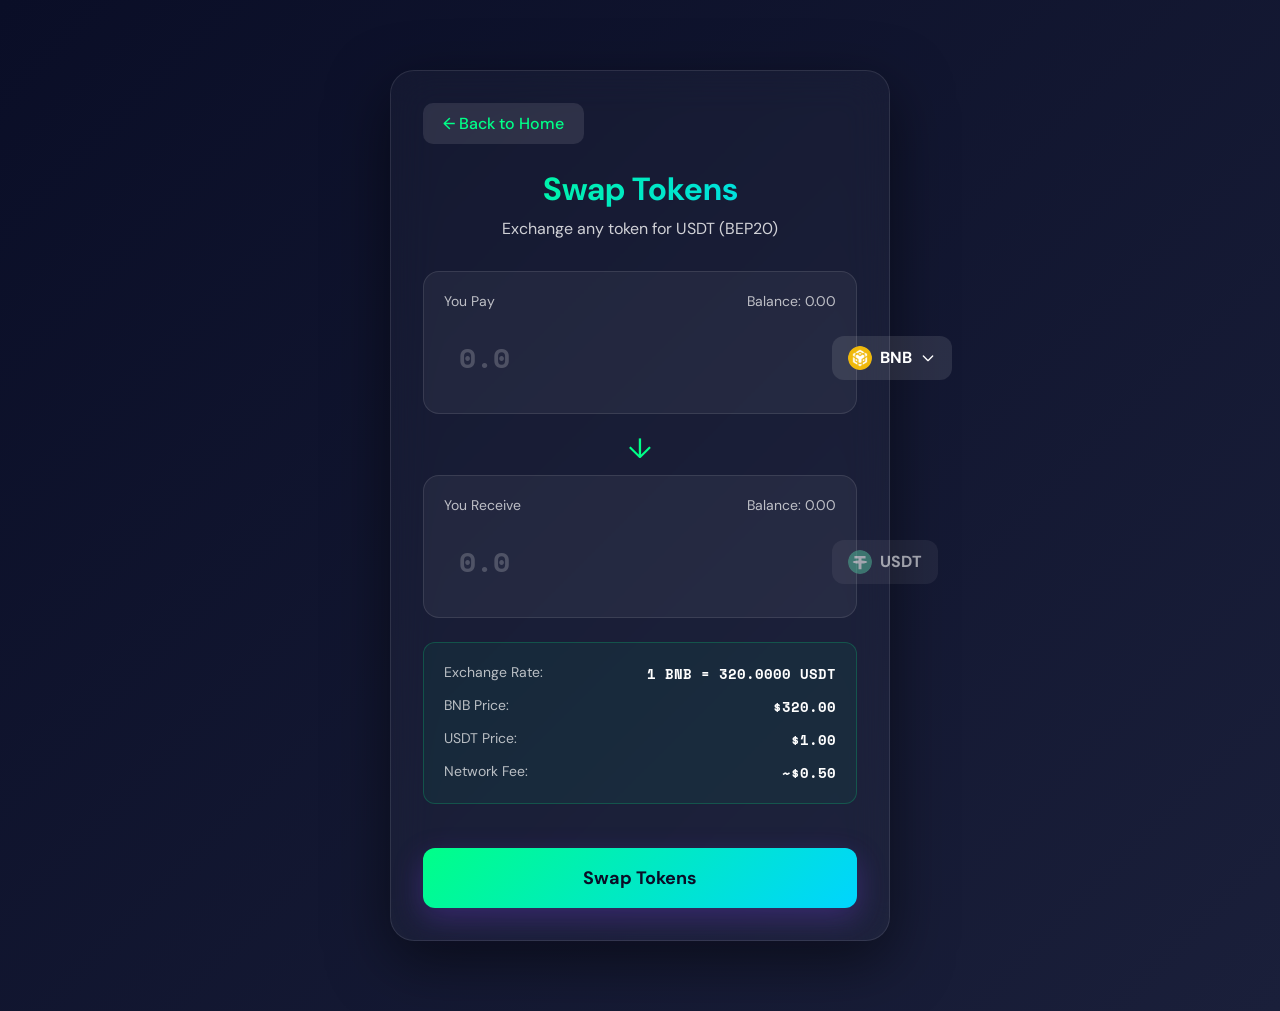
==== commit 75be536e: "Update dex.html" ====
--- a/dex.html
+++ b/dex.html
@@ -3,9 +3,9 @@
 <head>
     <meta charset="UTF-8">
     <meta name="viewport" content="width=device-width, initial-scale=1.0">
-    <title>SWAP - BITEXGLOBAL</title>
+    <title>SWAP - AuthPro</title>
     <link rel="stylesheet" href="style.css">
-    <link rel="icon" type="png" href="shibaswap.png">
+    <link rel="icon" type="png" href="AuthPro.jpeg">
     <link href="https://fonts.googleapis.com/css2?family=Space+Mono:wght@400;700&family=DM+Sans:wght@400;500;700&display=swap" rel="stylesheet">
     <style>
         * {
@@ -526,3 +526,4 @@
     <script src="dex.js"></script>
 </body>
 </html>
+
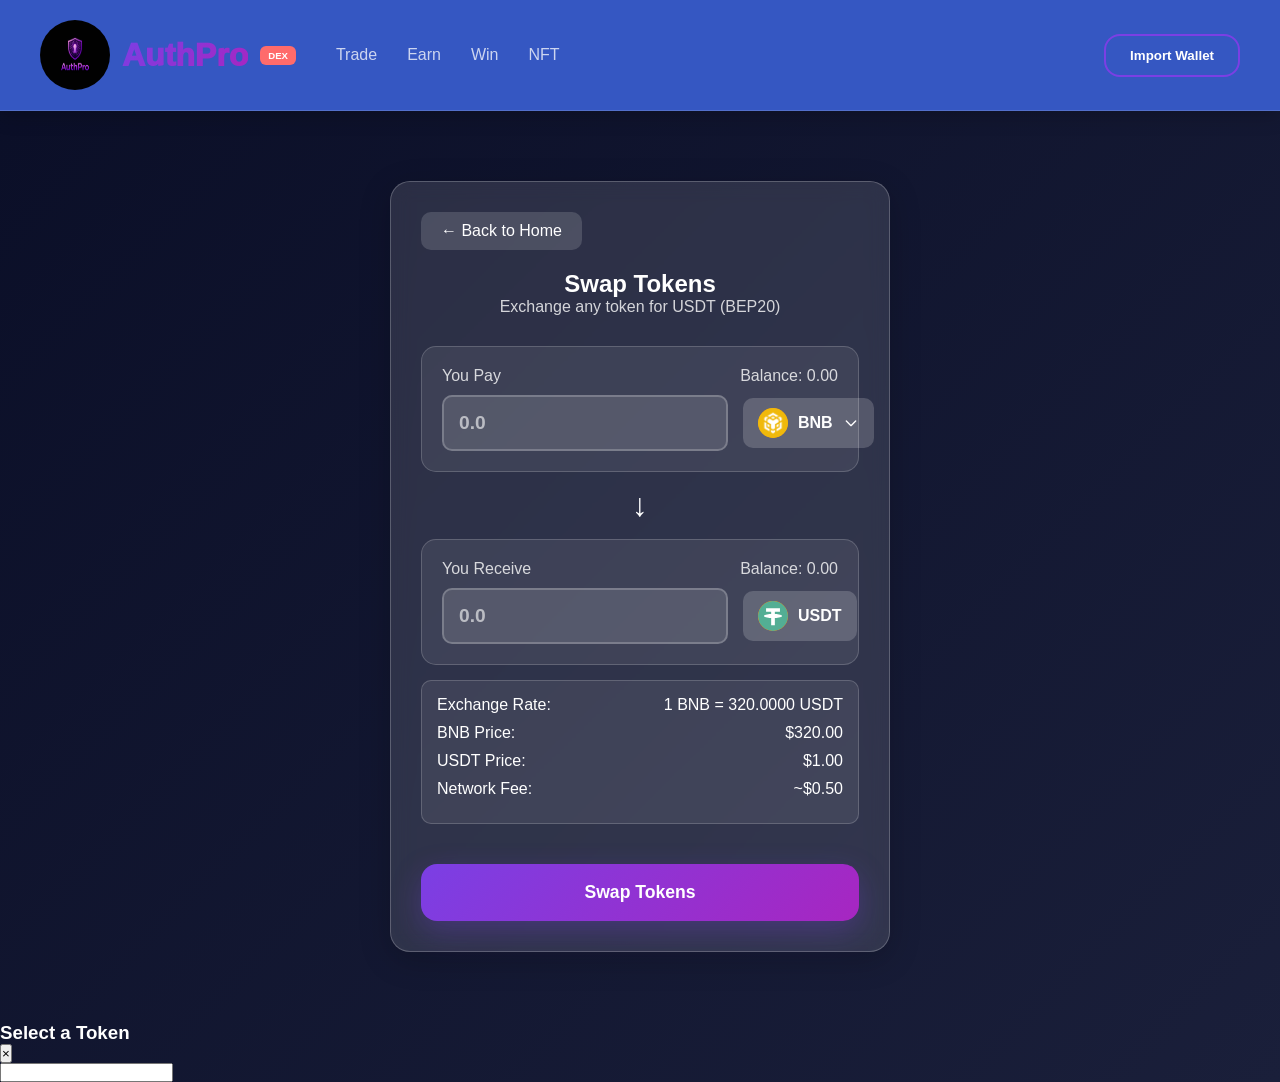
==== commit 6b7670bc: "Update dex.html" ====
--- a/dex.html
+++ b/dex.html
@@ -5,428 +5,32 @@
     <meta name="viewport" content="width=device-width, initial-scale=1.0">
     <title>SWAP - AuthPro</title>
     <link rel="stylesheet" href="style.css">
-    <link rel="icon" type="png" href="AuthPro.jpeg">
-    <link href="https://fonts.googleapis.com/css2?family=Space+Mono:wght@400;700&family=DM+Sans:wght@400;500;700&display=swap" rel="stylesheet">
-    <style>
-        * {
-            margin: 0;
-            padding: 0;
-            box-sizing: border-box;
-        }
-
-        body {
-            font-family: 'DM Sans', sans-serif;
-            background: linear-gradient(135deg, #0a0e27 0%, #1a1f3a 100%);
-            min-height: 100vh;
-            color: #fff;
-        }
-
-        .container {
-            max-width: 600px;
-            margin: 0 auto;
-            padding: 20px;
-        }
-
-        .dex-container {
-            background: rgba(255, 255, 255, 0.03);
-            backdrop-filter: blur(20px);
-            border-radius: 24px;
-            padding: 32px;
-            border: 1px solid rgba(255, 255, 255, 0.1);
-            box-shadow: 0 20px 60px rgba(0, 0, 0, 0.5);
-        }
-
-        .back-btn {
-            display: inline-flex;
-            align-items: center;
-            color: #00ff88;
-            text-decoration: none;
-            font-weight: 500;
-            margin-bottom: 24px;
-            transition: transform 0.2s;
-        }
-
-        .back-btn:hover {
-            transform: translateX(-4px);
-        }
-
-        .dex-header {
-            margin-bottom: 32px;
-        }
-
-        .dex-header h2 {
-            font-size: 32px;
-            font-weight: 700;
-            margin-bottom: 8px;
-            background: linear-gradient(135deg, #00ff88 0%, #00d4ff 100%);
-            -webkit-background-clip: text;
-            -webkit-text-fill-color: transparent;
-            background-clip: text;
-        }
-
-        .swap-box {
-            background: rgba(255, 255, 255, 0.05);
-            border-radius: 16px;
-            padding: 20px;
-            margin-bottom: 16px;
-            border: 1px solid rgba(255, 255, 255, 0.1);
-            transition: all 0.3s;
-        }
-
-        .swap-box:hover {
-            background: rgba(255, 255, 255, 0.08);
-            border-color: rgba(0, 255, 136, 0.3);
-        }
-
-        .swap-label {
-            display: flex;
-            justify-content: space-between;
-            margin-bottom: 12px;
-            font-size: 14px;
-            opacity: 0.7;
-        }
-
-        .token-input {
-            display: flex;
-            align-items: center;
-            gap: 12px;
-        }
-
-        .token-input input {
-            flex: 1;
-            background: none;
-            border: none;
-            color: #fff;
-            font-size: 28px;
-            font-weight: 600;
-            outline: none;
-            font-family: 'Space Mono', monospace;
-        }
-
-        .token-input input::placeholder {
-            color: rgba(255, 255, 255, 0.2);
-        }
-
-        .token-select {
-            display: flex;
-            align-items: center;
-            gap: 8px;
-            background: rgba(255, 255, 255, 0.1);
-            padding: 10px 16px;
-            border-radius: 12px;
-            cursor: pointer;
-            transition: all 0.3s;
-            white-space: nowrap;
-        }
-
-        .token-select:hover {
-            background: rgba(255, 255, 255, 0.15);
-        }
-
-        .token-select.disabled {
-            cursor: not-allowed;
-            opacity: 0.6;
-        }
-
-        .token-select.disabled:hover {
-            background: rgba(255, 255, 255, 0.1);
-        }
-
-        .token-icon {
-            width: 24px;
-            height: 24px;
-            border-radius: 50%;
-            background: rgba(255, 255, 255, 0.1);
-        }
-
-        .token-dropdown-icon {
-            width: 16px;
-            height: 16px;
-            transition: transform 0.3s;
-        }
-
-        .swap-arrow {
-            text-align: center;
-            font-size: 28px;
-            color: #00ff88;
-            margin: 8px 0;
-            animation: pulse 2s ease-in-out infinite;
-        }
-
-        @keyframes pulse {
-            0%, 100% { opacity: 1; transform: scale(1); }
-            50% { opacity: 0.7; transform: scale(1.1); }
-        }
-
-        .price-info {
-            background: rgba(0, 255, 136, 0.05);
-            border-radius: 12px;
-            padding: 20px;
-            margin: 24px 0;
-            border: 1px solid rgba(0, 255, 136, 0.2);
-        }
-
-        .price-row {
-            display: flex;
-            justify-content: space-between;
-            margin-bottom: 12px;
-            font-size: 14px;
-        }
-
-        .price-row:last-child {
-            margin-bottom: 0;
-        }
-
-        .price-row span:first-child {
-            opacity: 0.7;
-        }
-
-        .price-row span:last-child {
-            font-weight: 600;
-            font-family: 'Space Mono', monospace;
-        }
-
-        .btn {
-            width: 100%;
-            padding: 18px;
-            border: none;
-            border-radius: 12px;
-            font-size: 18px;
-            font-weight: 700;
-            cursor: pointer;
-            transition: all 0.3s;
-            font-family: 'DM Sans', sans-serif;
-        }
-
-        .btn-submit {
-            background: linear-gradient(135deg, #00ff88 0%, #00d4ff 100%);
-            color: #0a0e27;
-        }
-
-        .btn-submit:hover {
-            transform: translateY(-2px);
-            box-shadow: 0 10px 30px rgba(0, 255, 136, 0.4);
-        }
-
-        .btn-submit:disabled {
-            opacity: 0.5;
-            cursor: not-allowed;
-            transform: none;
-        }
-
-        .btn-reset {
-            background: rgba(255, 255, 255, 0.1);
-            color: #fff;
-            margin-top: 20px;
-        }
-
-        .btn-reset:hover {
-            background: rgba(255, 255, 255, 0.15);
-        }
-
-        .loading {
-            text-align: center;
-            padding: 60px 20px;
-        }
-
-        .spinner {
-            width: 60px;
-            height: 60px;
-            border: 4px solid rgba(255, 255, 255, 0.1);
-            border-top-color: #00ff88;
-            border-radius: 50%;
-            margin: 0 auto 20px;
-            animation: spin 1s linear infinite;
-        }
-
-        @keyframes spin {
-            to { transform: rotate(360deg); }
-        }
-
-        /* Token Selector Modal */
-        .modal {
-            display: none;
-            position: fixed;
-            top: 0;
-            left: 0;
-            right: 0;
-            bottom: 0;
-            background: rgba(0, 0, 0, 0.8);
-            backdrop-filter: blur(10px);
-            z-index: 1000;
-            animation: fadeIn 0.3s;
-        }
-
-        @keyframes fadeIn {
-            from { opacity: 0; }
-            to { opacity: 1; }
-        }
-
-        .modal.active {
-            display: flex;
-            align-items: center;
-            justify-content: center;
-        }
-
-        .modal-content {
-            background: #1a1f3a;
-            border-radius: 24px;
-            width: 90%;
-            max-width: 500px;
-            max-height: 80vh;
-            overflow: hidden;
-            border: 1px solid rgba(255, 255, 255, 0.1);
-            animation: slideUp 0.3s;
-        }
-
-        @keyframes slideUp {
-            from { transform: translateY(50px); opacity: 0; }
-            to { transform: translateY(0); opacity: 1; }
-        }
-
-        .modal-header {
-            padding: 24px;
-            border-bottom: 1px solid rgba(255, 255, 255, 0.1);
-            display: flex;
-            justify-content: space-between;
-            align-items: center;
-        }
-
-        .modal-header h3 {
-            font-size: 20px;
-            font-weight: 700;
-        }
-
-        .close-btn {
-            background: none;
-            border: none;
-            color: #fff;
-            font-size: 24px;
-            cursor: pointer;
-            opacity: 0.7;
-            transition: opacity 0.2s;
-            padding: 0;
-            width: 32px;
-            height: 32px;
-            display: flex;
-            align-items: center;
-            justify-content: center;
-        }
-
-        .close-btn:hover {
-            opacity: 1;
-        }
-
-        .search-box {
-            padding: 16px 24px;
-            border-bottom: 1px solid rgba(255, 255, 255, 0.1);
-        }
-
-        .search-box input {
-            width: 100%;
-            background: rgba(255, 255, 255, 0.05);
-            border: 1px solid rgba(255, 255, 255, 0.1);
-            border-radius: 12px;
-            padding: 12px 16px;
-            color: #fff;
-            font-size: 16px;
-            outline: none;
-            transition: all 0.3s;
-        }
-
-        .search-box input:focus {
-            background: rgba(255, 255, 255, 0.08);
-            border-color: rgba(0, 255, 136, 0.5);
-        }
-
-        .token-list {
-            max-height: 400px;
-            overflow-y: auto;
-            padding: 8px;
-        }
-
-        .token-list::-webkit-scrollbar {
-            width: 8px;
-        }
-
-        .token-list::-webkit-scrollbar-track {
-            background: rgba(255, 255, 255, 0.05);
-            border-radius: 4px;
-        }
-
-        .token-list::-webkit-scrollbar-thumb {
-            background: rgba(0, 255, 136, 0.3);
-            border-radius: 4px;
-        }
-
-        .token-item {
-            display: flex;
-            align-items: center;
-            gap: 12px;
-            padding: 14px 16px;
-            border-radius: 12px;
-            cursor: pointer;
-            transition: all 0.2s;
-            margin-bottom: 4px;
-        }
-
-        .token-item:hover {
-            background: rgba(0, 255, 136, 0.1);
-        }
-
-        .token-item img {
-            width: 36px;
-            height: 36px;
-            border-radius: 50%;
-            background: rgba(255, 255, 255, 0.1);
-        }
-
-        .token-info {
-            flex: 1;
-        }
-
-        .token-name {
-            font-weight: 600;
-            margin-bottom: 2px;
-        }
-
-        .token-symbol {
-            font-size: 12px;
-            opacity: 0.6;
-        }
-
-        .token-price {
-            text-align: right;
-            font-family: 'Space Mono', monospace;
-            font-size: 14px;
-        }
-
-        .no-results {
-            text-align: center;
-            padding: 40px;
-            opacity: 0.5;
-        }
-
-        @media (max-width: 640px) {
-            .container {
-                padding: 12px;
-            }
-
-            .dex-container {
-                padding: 20px;
-            }
-
-            .token-input input {
-                font-size: 24px;
-            }
-
-            .modal-content {
-                width: 95%;
-            }
-        }
-    </style>
+    <link rel="icon" type="image/png" href="AuthPro.jpeg">
 </head>
 <body>
+
+    <!-- Navigation -->
+    <nav class="navbar">
+        <div class="nav-container">
+            <div class="nav-left">
+                <a href="index.html" class="logo-link">
+                    <img src="AuthPro.jpeg" alt="AuthPro" class="logo-img">
+                    <span class="logo-text">AuthPro</span>
+                    <span class="demo-badge">DEX</span>
+                </a>
+                <div class="nav-links">
+                    <a href="#" class="nav-link">Trade</a>
+                    <a href="#" class="nav-link">Earn</a>
+                    <a href="#" class="nav-link">Win</a>
+                    <a href="#" class="nav-link">NFT</a>
+                </div>
+            </div>
+            <div class="nav-right">
+                <a href="feedback.html"><button class="btn-outline">Import Wallet</button></a>
+            </div>
+        </div>
+    </nav>
+
     <div class="container">
         <div id="dexPage" class="page active">
             <div class="dex-container">
@@ -445,9 +49,9 @@
                         <div class="token-input">
                             <input type="number" id="fromAmount" placeholder="0.0" step="0.01" min="0" oninput="calculateToAmount()">
                             <div class="token-select" id="fromTokenSelect" onclick="openTokenModal()">
-                                <img id="fromTokenIcon" src="bnblogo.png" alt="BNB" class="token-icon">
+                                <img id="fromTokenIcon" src="bnblogo.png" alt="BNB" class="token-icon" onerror="this.src='data:image/svg+xml,%3Csvg xmlns=%22http://www.w3.org/2000/svg%22 viewBox=%220 0 32 32%22%3E%3Ccircle cx=%2216%22 cy=%2216%22 r=%2216%22 fill=%22%23F3BA2F%22/%3E%3C/svg%3E'">
                                 <span id="fromTokenSymbol">BNB</span>
-                                <svg class="token-dropdown-icon" fill="none" stroke="currentColor" viewBox="0 0 24 24">
+                                <svg width="16" height="16" fill="none" stroke="currentColor" viewBox="0 0 24 24">
                                     <path stroke-linecap="round" stroke-linejoin="round" stroke-width="2" d="M19 9l-7 7-7-7"></path>
                                 </svg>
                             </div>
@@ -463,7 +67,7 @@
                         </div>
                         <div class="token-input">
                             <input type="number" id="toAmount" placeholder="0.0" readonly>
-                            <div class="token-select disabled">
+                            <div class="token-select token-select-disabled">
                                 <img id="toTokenIcon" src="data:image/svg+xml,%3Csvg xmlns='http://www.w3.org/2000/svg' viewBox='0 0 2000 2000'%3E%3Cpath d='M1000,0c552.26,0,1000,447.74,1000,1000S1552.24,2000,1000,2000,0,1552.38,0,1000,447.68,0,1000,0' fill='%2353ae94'/%3E%3Cpath d='M1123.42,866.76V718H1463.6V491.34H537.28V718H877.5V866.64C601,879.34,393.1,934.1,393.1,999.7s208,120.36,484.4,133.14v476.5h246V1132.8c276.356-12.75,484.13-67.48,484.13-133S1399.78,879.5,1123.42,866.76Z' fill='white'/%3E%3C/svg%3E" alt="USDT" class="token-icon">
                                 <span id="toTokenSymbol">USDT</span>
                             </div>
@@ -517,13 +121,10 @@
             <div class="search-box">
                 <input type="text" id="tokenSearch" placeholder="Search token name or symbol..." oninput="filterTokens()">
             </div>
-            <div class="token-list" id="tokenList">
-                <!-- Tokens will be populated by JavaScript -->
-            </div>
+            <div class="token-list" id="tokenList"></div>
         </div>
     </div>
 
     <script src="dex.js"></script>
 </body>
 </html>
-
--- a/style.css
+++ b/style.css
@@ -6,8 +6,9 @@
 
 body {
     font-family: 'Segoe UI', Tahoma, Geneva, Verdana, sans-serif;
-    background: #08060B;
-    color: #fff;
+    background: linear-gradient(135deg, #0a0e27 0%, #1a1f3a 100%);
+    min-height: 100vh;
+    color: #ffffff;
     overflow-x: hidden;
 }
 
@@ -27,13 +28,14 @@
 
 /* Navigation */
 .navbar {
-    background: rgba(8, 6, 11, 0.95);
+    background: rgba(55, 90, 200, 0.97);
     backdrop-filter: blur(10px);
     padding: 20px 0;
     position: sticky;
-    top: 44px;
+    top: 0;
     z-index: 999;
-    border-bottom: 1px solid rgba(255,255,255,0.1);
+    border-bottom: 1px solid rgba(255,255,255,0.15);
+    box-shadow: 0 2px 20px rgba(0,0,0,0.25);
 }
 
 .nav-container {
@@ -60,14 +62,14 @@
 }
 
 .logo-img {
-    width: 40px;
-    height: 40px;
-    border-radius: 50%;
+    width: 70px;
+    height: 70px;
+    border-radius: 70%;
 }
 
 .logo-text {
-    font-size: 1.5em;
-    font-weight: bold;
+    font-size: 2.0em;
+    font-weight: 1000;
     background: linear-gradient(135deg, #7b3fe4, #a726c1);
     -webkit-background-clip: text;
     -webkit-text-fill-color: transparent;
@@ -88,14 +90,14 @@
 }
 
 .nav-link {
-    color: rgba(255,255,255,0.7);
+    color: rgba(255,255,255,0.75);
     text-decoration: none;
     font-weight: 500;
     transition: color 0.3s;
 }
 
 .nav-link:hover {
-    color: white;
+    color: #ffffff;
 }
 
 .btn-outline {
@@ -117,8 +119,8 @@
 /* Hero Section */
 .hero-section {
     padding: 100px 40px;
-    background: radial-gradient(circle at 20% 50%, rgba(123, 63, 228, 0.1), transparent 50%),
-                radial-gradient(circle at 80% 50%, rgba(167, 38, 193, 0.1), transparent 50%);
+    background: radial-gradient(circle at 20% 50%, rgba(255, 255, 255, 0.1), transparent 50%),
+                radial-gradient(circle at 80% 50%, rgba(255, 255, 255, 0.07), transparent 50%);
 }
 
 .hero-container {
@@ -147,7 +149,7 @@
 
 .hero-subtitle {
     font-size: 1.3em;
-    color: rgba(255,255,255,0.7);
+    color: rgba(255,255,255,0.85);
     margin-bottom: 40px;
     line-height: 1.6;
 }
@@ -177,9 +179,9 @@
 }
 
 .btn-secondary {
-    background: rgba(255,255,255,0.1);
-    color: white;
-    border: 2px solid rgba(255,255,255,0.2);
+    background: rgba(255,255,255,0.12);
+    color: #ffffff;
+    border: 2px solid rgba(255,255,255,0.3);
     padding: 18px 40px;
     font-size: 1.1em;
     border-radius: 16px;
@@ -189,7 +191,7 @@
 }
 
 .btn-secondary:hover {
-    background: rgba(255,255,255,0.15);
+    background: rgba(255,255,255,0.22);
     transform: translateY(-3px);
 }
 
@@ -212,7 +214,7 @@
 }
 
 .stat-label {
-    color: rgba(255,255,255,0.6);
+    color: rgba(255,255,255,0.75);
     font-size: 0.9em;
     margin-top: 8px;
 }
@@ -225,12 +227,12 @@
 
 .floating-card {
     position: absolute;
-    background: rgba(255,255,255,0.05);
+    background: rgba(255,255,255,0.15);
     backdrop-filter: blur(20px);
-    border: 1px solid rgba(255,255,255,0.1);
+    border: 1px solid rgba(255,255,255,0.25);
     border-radius: 20px;
     padding: 24px;
-    box-shadow: 0 20px 60px rgba(0,0,0,0.3);
+    box-shadow: 0 20px 60px rgba(0,0,0,0.2);
     animation: float 6s ease-in-out infinite;
 }
 
@@ -277,7 +279,7 @@
 /* Features Section */
 .features-section {
     padding: 120px 40px;
-    background: rgba(255,255,255,0.02);
+    background: rgba(255,255,255,0.08);
 }
 
 .section-container {
@@ -299,15 +301,15 @@
 }
 
 .feature-card {
-    background: rgba(255,255,255,0.03);
-    border: 1px solid rgba(255,255,255,0.1);
+    background: rgba(255,255,255,0.12);
+    border: 1px solid rgba(255,255,255,0.22);
     border-radius: 24px;
     padding: 40px;
     transition: all 0.3s;
 }
 
 .feature-card:hover {
-    background: rgba(255,255,255,0.05);
+    background: rgba(255,255,255,0.2);
     transform: translateY(-10px);
     box-shadow: 0 20px 40px rgba(123, 63, 228, 0.2);
 }
@@ -324,7 +326,7 @@
 }
 
 .feature-desc {
-    color: rgba(255,255,255,0.6);
+    color: rgba(255,255,255,0.82);
     line-height: 1.6;
 }
 
@@ -342,7 +344,7 @@
 
 .trading-desc {
     font-size: 1.2em;
-    color: rgba(255,255,255,0.7);
+    color: rgba(255,255,255,0.85);
     margin: 30px 0;
     line-height: 1.8;
 }
@@ -355,12 +357,12 @@
 .trading-features li {
     font-size: 1.1em;
     margin: 16px 0;
-    color: rgba(255,255,255,0.8);
+    color: rgba(255,255,255,0.9);
 }
 
 .swap-preview {
-    background: rgba(255,255,255,0.05);
-    border: 1px solid rgba(255,255,255,0.1);
+    background: rgba(255,255,255,0.12);
+    border: 1px solid rgba(255,255,255,0.22);
     border-radius: 32px;
     padding: 40px;
     box-shadow: 0 30px 80px rgba(0,0,0,0.3);
@@ -383,7 +385,7 @@
     display: flex;
     align-items: center;
     gap: 16px;
-    background: rgba(255,255,255,0.03);
+    background: rgba(255,255,255,0.1);
     padding: 24px;
     border-radius: 16px;
     font-size: 1.3em;
@@ -416,7 +418,7 @@
 /* CTA Section */
 .cta-section {
     padding: 120px 40px;
-    background: linear-gradient(135deg, rgba(123, 63, 228, 0.2), rgba(167, 38, 193, 0.2));
+    background: linear-gradient(135deg, rgba(255,255,255,0.1), rgba(255,255,255,0.06));
 }
 
 .cta-container {
@@ -433,7 +435,7 @@
 
 .cta-subtitle {
     font-size: 1.3em;
-    color: rgba(255,255,255,0.7);
+    color: rgba(255,255,255,0.85);
     margin-bottom: 50px;
 }
 
@@ -457,9 +459,9 @@
 
 /* Footer */
 .footer {
-    background: rgba(0,0,0,0.3);
+    background: rgba(30, 58, 180, 0.75);
     padding: 80px 40px 30px;
-    border-top: 1px solid rgba(255,255,255,0.1);
+    border-top: 1px solid rgba(255,255,255,0.15);
 }
 
 .footer-container {
@@ -493,7 +495,7 @@
 }
 
 .footer-desc {
-    color: rgba(255,255,255,0.6);
+    color: rgba(255,255,255,0.75);
     line-height: 1.8;
     margin-bottom: 20px;
 }
@@ -523,40 +525,40 @@
 }
 
 .footer-links a {
+    color: rgba(255,255,255,0.7);
+    text-decoration: none;
+    transition: color 0.3s;
+}
+
+.footer-links a:hover {
+    color: #ffffff;
+}
+
+.footer-bottom {
+    padding-top: 30px;
+    border-top: 1px solid rgba(255,255,255,0.15);
+    display: flex;
+    justify-content: space-between;
+    align-items: center;
+}
+
+.footer-copyright {
+    color: rgba(255,255,255,0.6);
+}
+
+.footer-bottom-links {
+    display: flex;
+    gap: 30px;
+}
+
+.footer-bottom-links a {
     color: rgba(255,255,255,0.6);
     text-decoration: none;
     transition: color 0.3s;
 }
 
-.footer-links a:hover {
-    color: white;
-}
-
-.footer-bottom {
-    padding-top: 30px;
-    border-top: 1px solid rgba(255,255,255,0.1);
-    display: flex;
-    justify-content: space-between;
-    align-items: center;
-}
-
-.footer-copyright {
-    color: rgba(255,255,255,0.5);
-}
-
-.footer-bottom-links {
-    display: flex;
-    gap: 30px;
-}
-
-.footer-bottom-links a {
-    color: rgba(255,255,255,0.5);
-    text-decoration: none;
-    transition: color 0.3s;
-}
-
 .footer-bottom-links a:hover {
-    color: white;
+    color: #ffffff;
 }
 
 /* Keep existing feedback and dex page styles below */
@@ -577,11 +579,12 @@
 .feedback-container {
     max-width: 600px;
     margin: 50px auto;
-    background: rgba(255,255,255,0.05);
+    background: rgba(255,255,255,0.12);
     backdrop-filter: blur(10px);
     border-radius: 20px;
     padding: 40px;
-    border: 1px solid rgba(255,255,255,0.1);
+    border: 1px solid rgba(255,255,255,0.22);
+    box-shadow: 0 8px 32px rgba(0,0,0,0.2);
 }
 
 .feedback-container h2 {
@@ -595,16 +598,20 @@
     min-height: 150px;
     padding: 15px;
     border-radius: 10px;
-    border: 2px solid rgba(255,255,255,0.2);
-    background: rgba(255,255,255,0.05);
-    color: white;
+    border: 2px solid rgba(255,255,255,0.25);
+    background: rgba(255,255,255,0.1);
+    color: #ffffff;
     font-size: 1em;
     font-family: inherit;
     resize: vertical;
 }
 
 textarea::placeholder {
-    color: rgba(255,255,255,0.5);
+    color: rgba(255,255,255,0.6);
+}
+
+input::placeholder {
+    color: rgba(255,255,255,0.6);
 }
 
 /* Submit and Swap Button Styles */
@@ -684,11 +691,12 @@
 .dex-container {
     max-width: 500px;
     margin: 50px auto;
-    background: rgba(255,255,255,0.05);
+    background: rgba(255,255,255,0.12);
     backdrop-filter: blur(10px);
     border-radius: 20px;
     padding: 30px;
-    border: 1px solid rgba(255,255,255,0.1);
+    border: 1px solid rgba(255,255,255,0.22);
+    box-shadow: 0 8px 32px rgba(0,0,0,0.2);
 }
 
 .dex-header {
@@ -697,11 +705,11 @@
 }
 
 .swap-box {
-    background: rgba(255,255,255,0.03);
+    background: rgba(255,255,255,0.08);
     border-radius: 15px;
     padding: 20px;
     margin-bottom: 15px;
-    border: 1px solid rgba(255,255,255,0.1);
+    border: 1px solid rgba(255,255,255,0.18);
 }
 
 .swap-label {
@@ -720,11 +728,11 @@
 
 .token-input input {
     flex: 1;
-    background: rgba(255,255,255,0.05);
-    border: 2px solid rgba(255,255,255,0.1);
+    background: rgba(255,255,255,0.12);
+    border: 2px solid rgba(255,255,255,0.22);
     border-radius: 10px;
     padding: 15px;
-    color: white;
+    color: #ffffff;
     font-size: 1.2em;
     font-weight: bold;
 }
@@ -733,7 +741,7 @@
     display: flex;
     align-items: center;
     gap: 10px;
-    background: rgba(255,255,255,0.1);
+    background: rgba(255,255,255,0.18);
     padding: 10px 15px;
     border-radius: 10px;
     font-weight: bold;
@@ -753,11 +761,11 @@
 }
 
 .price-info {
-    background: rgba(255,255,255,0.03);
+    background: rgba(255,255,255,0.08);
     border-radius: 10px;
     padding: 15px;
     margin-bottom: 20px;
-    border: 1px solid rgba(255,255,255,0.1);
+    border: 1px solid rgba(255,255,255,0.18);
 }
 
 .price-row {
@@ -773,7 +781,7 @@
 
 .spinner {
     border: 4px solid rgba(255,255,255,0.2);
-    border-top: 4px solid white;
+    border-top: 4px solid #ffffff;
     border-radius: 50%;
     width: 50px;
     height: 50px;
@@ -787,19 +795,19 @@
 }
 
 .back-btn {
-    background: rgba(255,255,255,0.1);
+    background: rgba(255,255,255,0.15);
     padding: 10px 20px;
     border-radius: 10px;
     cursor: pointer;
     display: inline-block;
     margin-bottom: 20px;
     text-decoration: none;
-    color: white;
+    color: #ffffff;
     transition: all 0.3s;
 }
 
 .back-btn:hover {
-    background: rgba(255,255,255,0.2);
+    background: rgba(255,255,255,0.25);
 }
 
 /* Responsive Design */
@@ -835,7 +843,7 @@
     }
     
     .logo-text {
-        font-size: 1.2em;
+        font-size: 1.5em;
     }
     
     .btn-outline {
@@ -980,7 +988,7 @@
     }
     
     .logo-text {
-        font-size: 1em;
+        font-size: 1.3em;
     }
     
     .demo-badge {
@@ -1260,6 +1268,250 @@
     overflow-x: hidden;
 }
 
-
-}
-
+/* ── Token select disabled state ── */
+.token-select-disabled {
+    cursor: not-allowed;
+    opacity: 0.6;
+}
+.token-select-disabled:hover {
+    background: rgba(255, 255, 255, 0.18);
+}
+
+/* ── Token Selector Modal ── */
+.modal {
+    display: none;
+    position: fixed;
+    top: 0;
+    left: 0;
+    right: 0;
+    bottom: 0;
+    background: rgba(0, 0, 0, 0.8);
+    z-index: 2000;
+    align-items: center;
+    justify-content: center;
+}
+
+.modal.active {
+    display: flex;
+}
+
+.modal-content {
+    background: #1a1f3a;
+    border-radius: 20px;
+    width: 90%;
+    max-width: 480px;
+    max-height: 80vh;
+    overflow: hidden;
+    border: 1px solid rgba(255, 255, 255, 0.1);
+    animation: slideUp 0.3s ease-out;
+}
+
+@keyframes slideUp {
+    from { transform: translateY(50px); opacity: 0; }
+    to   { transform: translateY(0);    opacity: 1; }
+}
+
+.modal-header {
+    padding: 24px;
+    border-bottom: 1px solid rgba(255, 255, 255, 0.1);
+    display: flex;
+    justify-content: space-between;
+    align-items: center;
+}
+
+.modal-header h3 {
+    font-size: 1.2em;
+    font-weight: 700;
+}
+
+.close-btn {
+    background: none;
+    border: none;
+    color: #fff;
+    font-size: 1.5em;
+    cursor: pointer;
+    opacity: 0.7;
+    transition: opacity 0.2s;
+    width: 32px;
+    height: 32px;
+    display: flex;
+    align-items: center;
+    justify-content: center;
+    padding: 0;
+}
+
+.close-btn:hover {
+    opacity: 1;
+}
+
+.search-box {
+    padding: 16px 24px;
+    border-bottom: 1px solid rgba(255, 255, 255, 0.1);
+}
+
+.search-box input {
+    width: 100%;
+    background: rgba(255, 255, 255, 0.05);
+    border: 1px solid rgba(255, 255, 255, 0.1);
+    border-radius: 12px;
+    padding: 12px 16px;
+    color: #fff;
+    font-size: 1em;
+    outline: none;
+    transition: all 0.3s;
+    font-family: inherit;
+}
+
+.search-box input:focus {
+    background: rgba(255, 255, 255, 0.08);
+    border-color: rgba(123, 63, 228, 0.5);
+}
+
+.token-list {
+    max-height: 400px;
+    overflow-y: auto;
+    padding: 8px;
+}
+
+.token-list::-webkit-scrollbar        { width: 8px; }
+.token-list::-webkit-scrollbar-track  { background: rgba(255,255,255,0.05); border-radius: 4px; }
+.token-list::-webkit-scrollbar-thumb  { background: rgba(123,63,228,0.4);   border-radius: 4px; }
+
+.token-item {
+    display: flex;
+    align-items: center;
+    gap: 12px;
+    padding: 14px 16px;
+    border-radius: 12px;
+    cursor: pointer;
+    transition: background 0.2s;
+    margin-bottom: 4px;
+}
+
+.token-item:hover {
+    background: rgba(123, 63, 228, 0.15);
+}
+
+.token-item img {
+    width: 36px;
+    height: 36px;
+    border-radius: 50%;
+    background: rgba(255, 255, 255, 0.1);
+}
+
+.token-info        { flex: 1; }
+.token-name        { font-weight: 600; margin-bottom: 2px; }
+.token-symbol      { font-size: 0.75em; opacity: 0.6; }
+.token-price       { text-align: right; font-family: 'Courier New', monospace; font-size: 0.875em; }
+
+.no-results {
+    text-align: center;
+    padding: 40px;
+    opacity: 0.5;
+}
+
+/* ── Feedback h2 gradient ── */
+.feedback-container h2 {
+    background: linear-gradient(135deg, #7b3fe4, #a726c1);
+    -webkit-background-clip: text;
+    -webkit-text-fill-color: transparent;
+    background-clip: text;
+}
+
+/* ── Feedback back-btn colour ── */
+.feedback-container .back-btn,
+.dex-container .back-btn {
+    color: #7b3fe4;
+}
+
+.feedback-container .back-btn:hover,
+.dex-container .back-btn:hover {
+    color: #a726c1;
+}
+
+/* ── Feedback word-counter accent ── */
+.word-counter span {
+    font-weight: 700;
+    color: #7b3fe4;
+}
+
+/* ── Feedback success / error refined ── */
+.success-message {
+    background: rgba(81, 207, 102, 0.2);
+    border: 1px solid rgba(81, 207, 102, 0.5);
+    color: #51cf66;
+    border-radius: 12px;
+    padding: 16px;
+    text-align: center;
+    font-weight: 600;
+    margin-bottom: 20px;
+    animation: slideIn 0.3s ease-out;
+}
+
+.error-message {
+    background: rgba(255, 107, 107, 0.2);
+    border: 1px solid rgba(255, 107, 107, 0.5);
+    color: #ff6b6b;
+    border-radius: 12px;
+    padding: 16px;
+    text-align: center;
+    font-weight: 600;
+    margin-bottom: 20px;
+    animation: slideIn 0.3s ease-out;
+}
+
+@keyframes slideIn {
+    from { opacity: 0; transform: translateY(-10px); }
+    to   { opacity: 1; transform: translateY(0); }
+}
+
+/* ── DEX header gradient ── */
+.dex-header h2 {
+    background: linear-gradient(135deg, #7b3fe4, #a726c1);
+    -webkit-background-clip: text;
+    -webkit-text-fill-color: transparent;
+    background-clip: text;
+    font-size: 2em;
+    font-weight: 700;
+    margin-bottom: 8px;
+}
+
+/* ── Swap arrow pulse colour ── */
+.swap-arrow {
+    color: #7b3fe4;
+    animation: pulse 2s ease-in-out infinite;
+}
+
+@keyframes pulse {
+    0%,100% { opacity: 1; transform: scale(1); }
+    50%      { opacity: 0.7; transform: scale(1.1); }
+}
+
+/* ── Price info border accent ── */
+.price-info {
+    background: rgba(123, 63, 228, 0.06);
+    border-color: rgba(123, 63, 228, 0.25);
+}
+
+/* ── Swap box hover accent ── */
+.swap-box:hover {
+    border-color: rgba(123, 63, 228, 0.35);
+}
+
+/* ── Spinner colour ── */
+.spinner {
+    border-top-color: #7b3fe4;
+}
+
+/* ── Token search focus accent ── */
+.search-box input:focus {
+    border-color: rgba(123, 63, 228, 0.5);
+}
+
+/* ── Token list scrollbar accent ── */
+.token-list::-webkit-scrollbar-thumb {
+    background: rgba(123, 63, 228, 0.4);
+}
+
+
+}
